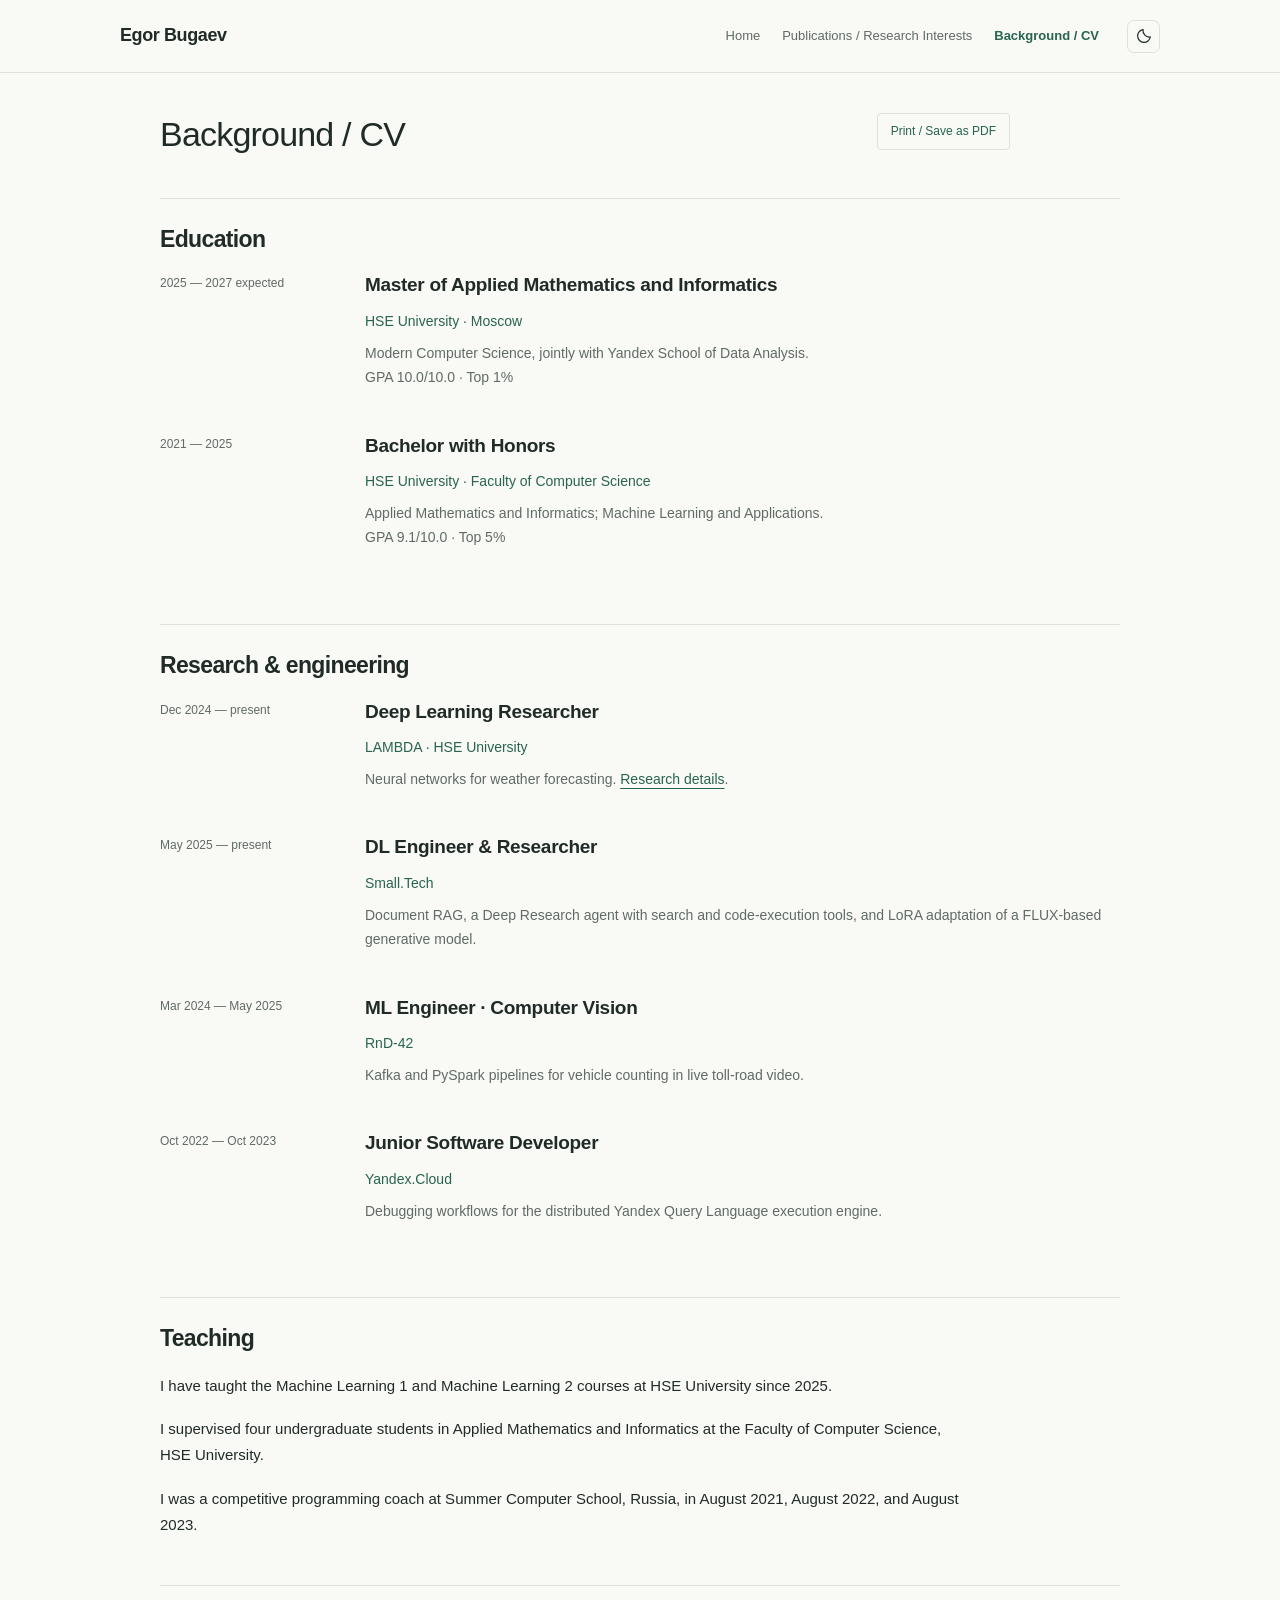
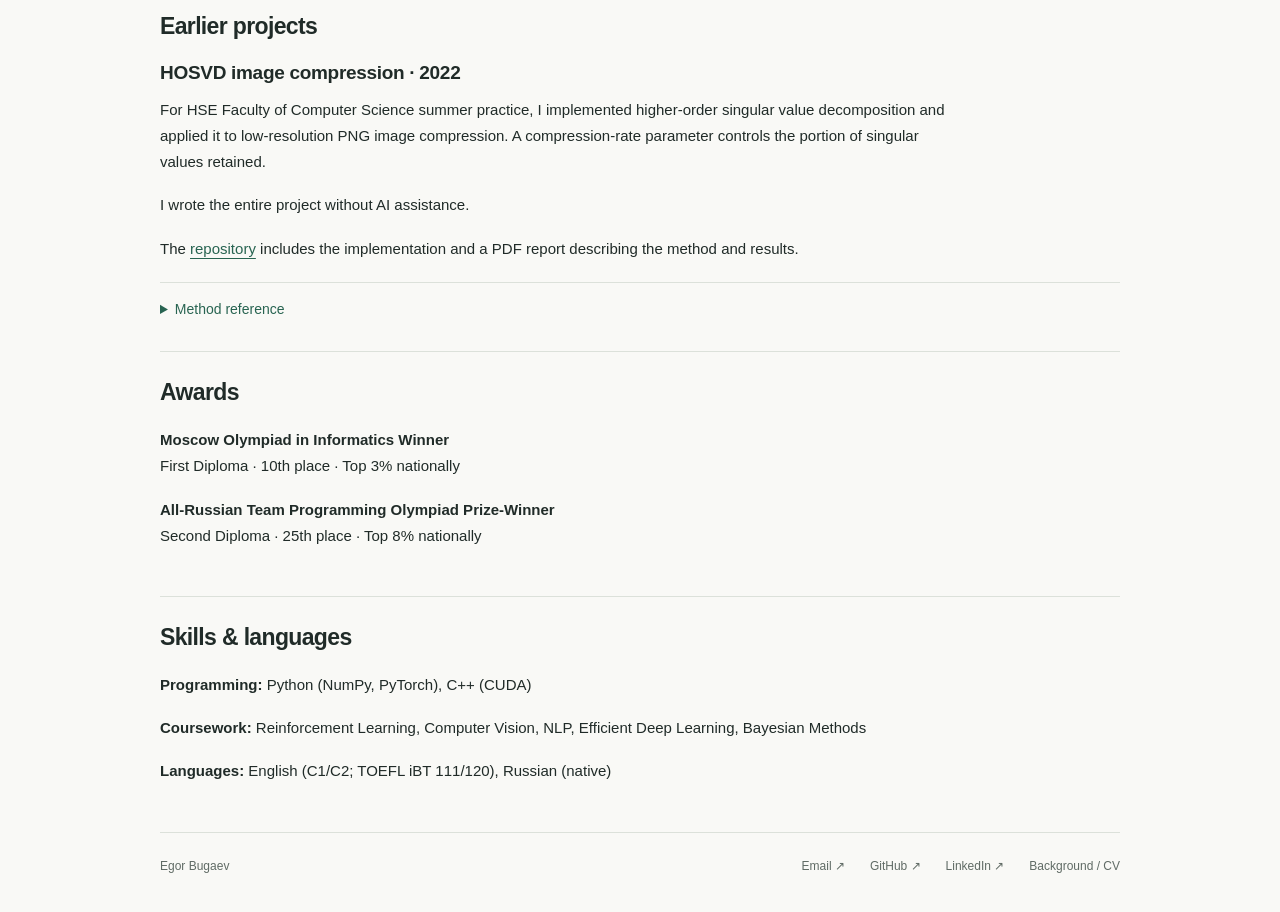
==== about.html @ fcecec60 "Publish personal research website" ====
<!doctype html>
<html lang="en"><head><meta charset="utf-8"><meta name="viewport" content="width=device-width,initial-scale=1"><meta name="description" content="Egor Bugaev’s education, research and industry experience, teaching, awards, and technical skills."><meta name="theme-color" content="#f9f9f6"><title>Background / CV · Egor Bugaev</title><link rel="icon" href="favicon.svg" type="image/svg+xml"><link rel="stylesheet" href="style.css"><script src="theme.js"></script><script src="site.js" defer></script></head>
<body class="academic-site"><a class="skip" href="#main">Skip to content</a><header class="site-header"><div class="header-inner"><a class="wordmark" href="index.html">Egor Bugaev</a><nav aria-label="Main navigation"><a href="index.html">Home</a><a href="research.html">Publications / Research Interests</a><a href="about.html" aria-current="page">Background / CV</a></nav><button class="theme-toggle" type="button" aria-label="Toggle dark mode" aria-pressed="false" hidden><svg viewBox="0 0 24 24" width="18" height="18" fill="none" stroke="currentColor" stroke-width="1.6" aria-hidden="true"><path d="M20.4 13.3A8.5 8.5 0 0 1 10.7 3.6 8.5 8.5 0 1 0 20.4 13.3Z"/></svg></button></div></header>
<main id="main">
<section class="page-intro"><button class="print-button" type="button" data-print hidden>Print / Save as PDF</button><h1>Background / CV</h1><p class="cv-print-identity">Egor Bugaev · ebugaev@hse.ru · github.com/epbugaev</p></section>
<section id="education" class="section" aria-labelledby="education-title">
      <div class="section-heading"><h2 id="education-title">Education</h2></div>
      <div class="timeline">
        <article><p class="date">2025 — 2027 expected</p><div><h3>Master of Applied Mathematics and Informatics</h3><p class="organization">HSE University · Moscow</p><p>Modern Computer Science, jointly with Yandex School of Data Analysis.<br>GPA 10.0/10.0 · Top 1%</p></div></article>
        <article><p class="date">2021 — 2025</p><div><h3>Bachelor with Honors</h3><p class="organization">HSE University · Faculty of Computer Science</p><p>Applied Mathematics and Informatics; Machine Learning and Applications.<br>GPA 9.1/10.0 · Top 5%</p></div></article>
      </div>
    </section>
<section id="engineering" class="section" aria-labelledby="experience-title">
      <div class="section-heading"><h2 id="experience-title">Research & engineering</h2></div>
      <div class="timeline">
        <article><p class="date">Dec 2024 — present</p><div><h3>Deep Learning Researcher</h3><p class="organization">LAMBDA · HSE University</p><p>Neural networks for weather forecasting. <a href="research.html#forecasting">Research details</a>.</p></div></article>
        <article><p class="date">May 2025 — present</p><div><h3>DL Engineer & Researcher</h3><p class="organization">Small.Tech</p><p>Document RAG, a Deep Research agent with search and code-execution tools, and LoRA adaptation of a FLUX-based generative model.</p></div></article>
        <article><p class="date">Mar 2024 — May 2025</p><div><h3>ML Engineer · Computer Vision</h3><p class="organization">RnD-42</p><p>Kafka and PySpark pipelines for vehicle counting in live toll-road video.</p></div></article>
        <article><p class="date">Oct 2022 — Oct 2023</p><div><h3>Junior Software Developer</h3><p class="organization">Yandex.Cloud</p><p>Debugging workflows for the distributed Yandex Query Language execution engine.</p></div></article>
      </div>
    </section>
<section class="section" id="teaching"><div class="section-heading"><h2>Teaching</h2></div><p>I have taught the Machine Learning 1 and Machine Learning 2 courses at HSE University since 2025.</p><p>I supervised four undergraduate students in Applied Mathematics and Informatics at the Faculty of Computer Science, HSE University.</p><p>I was a competitive programming coach at Summer Computer School, Russia, in August 2021, August 2022, and August 2023.</p></section>
<section class="section" id="software"><div class="section-heading"><h2>Earlier projects</h2></div><h3>HOSVD image compression · 2022</h3><p>For HSE Faculty of Computer Science summer practice, I implemented higher-order singular value decomposition and applied it to low-resolution PNG image compression. A compression-rate parameter controls the portion of singular values retained.</p><p>I wrote the entire project without AI assistance.</p><p>The <a href="https://github.com/epbugaev/HOSVD-image-compression">repository</a> includes the implementation and a PDF report describing the method and results.</p><details class="research-details"><summary>Method reference</summary><p>Lieven De Lathauwer, Bart De Moor, and Joos Vandewalle. “A Multilinear Singular Value Decomposition.” <em>SIAM Journal on Matrix Analysis and Applications</em>, vol. 21, pp. 1253–1278, 2000.</p></details></section>
<section class="section"><div class="section-heading"><h2>Awards</h2></div><p><strong>Moscow Olympiad in Informatics Winner</strong><br>First Diploma · 10th place · Top 3% nationally</p><p><strong>All-Russian Team Programming Olympiad Prize-Winner</strong><br>Second Diploma · 25th place · Top 8% nationally</p></section>
<section class="section"><div class="section-heading"><h2>Skills & languages</h2></div><p><strong>Programming:</strong> Python (NumPy, PyTorch), C++ (CUDA)</p><p><strong>Coursework:</strong> Reinforcement Learning, Computer Vision, NLP, Efficient Deep Learning, Bayesian Methods</p><p><strong>Languages:</strong> English (C1/C2; TOEFL iBT 111/120), Russian (native)</p></section></main><footer><span>Egor Bugaev</span><div><a href="mailto:ebugaev@hse.ru">Email ↗</a><a href="https://github.com/epbugaev">GitHub ↗</a><a href="https://www.linkedin.com/in/epbugaev/">LinkedIn ↗</a><a href="about.html">Background / CV</a></div></footer></body></html>
---- style.css ----
:root{color-scheme:light;--paper:#f9f9f6;--ink:#202b28;--muted:#606b65;--accent:#286451;--line:#dce1da;--panel:#eff2eb;--hover:#e5ebe1;--soft:#88988d}
:root[data-theme=dark]{color-scheme:dark;--paper:#131816;--ink:#e9ede7;--muted:#abb6ac;--accent:#a5cdb5;--line:#303a33;--panel:#1c251f;--hover:#28372c;--soft:#829d8a}
@media(prefers-color-scheme:dark){:root:not([data-theme=light]){color-scheme:dark;--paper:#131816;--ink:#e9ede7;--muted:#abb6ac;--accent:#a5cdb5;--line:#303a33;--panel:#1c251f;--hover:#28372c;--soft:#829d8a}}
*{box-sizing:border-box}html{scroll-behavior:smooth;scroll-padding-top:28px}body{margin:0;background:var(--paper);color:var(--ink);font:16px/1.75 -apple-system,BlinkMacSystemFont,"Segoe UI",sans-serif;-webkit-font-smoothing:antialiased}a{color:var(--accent);text-underline-offset:4px;text-decoration-thickness:1px}a:hover{text-decoration:underline}button{font:inherit;cursor:pointer}a:focus-visible,button:focus-visible{outline:2px solid var(--accent);outline-offset:5px}[hidden]{display:none!important}p{margin:0 0 17px}h1,h2,h3{line-height:1.25}h1{font-weight:540;letter-spacing:-1.8px;font-size:clamp(36px,5vw,54px);margin:0 0 24px}h2{font-weight:550;font-size:25px;letter-spacing:-.65px;margin:0}h3{font-weight:550;font-size:19px;letter-spacing:-.3px;margin:0 0 12px}h2 a,h3 a{color:inherit;text-decoration:none}main,footer,.header-inner{width:min(1040px,calc(100% - 80px));margin:auto}.site-header{border-bottom:1px solid var(--line)}.header-inner{min-height:85px;display:flex;align-items:center;gap:28px;flex-wrap:wrap;padding:17px 0}.wordmark{font-size:18px;font-weight:650;letter-spacing:-.4px;color:var(--ink);text-decoration:none;margin-right:auto;white-space:nowrap}.wordmark-detail{display:none;font-size:12px;color:var(--muted);font-weight:400}.header-inner nav{display:flex;gap:23px;align-items:center;font-size:13px}.header-inner nav a{color:var(--muted);text-decoration:none}.header-inner nav a[aria-current=page]{color:var(--accent);font-weight:650}.header-inner nav a:hover{color:var(--ink)}.theme-toggle{width:33px;height:33px;display:grid;place-items:center;background:transparent;border:1px solid var(--line);border-radius:7px;color:var(--ink);flex-shrink:0}.theme-toggle:hover{background:var(--hover)}.skip{position:absolute;top:-100px;left:20px;padding:10px 16px;background:var(--paper);z-index:10}.skip:focus{top:12px}.eyebrow{font-size:11px;line-height:1.6;letter-spacing:1.25px;text-transform:uppercase;color:var(--accent);font-weight:550;margin:0 0 16px}.hero{padding:66px 0 62px;max-width:820px}.hero h1{font-size:28px;letter-spacing:-.7px;margin:0 0 21px}.hero-statement{font:normal clamp(37px,5.4vw,59px)/1.13 Georgia,"Times New Roman",serif;letter-spacing:-1.7px;margin:0 0 27px}.hero-copy{max-width:715px;font-size:16px;color:var(--muted)}.hero-copy p:first-child{color:var(--ink)}.text-links{display:flex;flex-wrap:wrap;gap:22px;font-size:13px}.text-links a{text-decoration:none}.text-links a:hover{text-decoration:underline}.hero-links{margin-top:27px;gap:28px}.hero-links a:first-child{font-weight:600}.section{padding:34px 0 43px;border-top:1px solid var(--line)}.section-heading{display:flex;align-items:baseline;justify-content:space-between;gap:20px;margin:0 0 32px}.section-heading>a{font-size:12px;color:var(--muted);text-decoration:none}.section-heading>a:hover{color:var(--accent)}.feature-layout{display:grid;grid-template-columns:1.1fr 1fr;gap:50px;align-items:center}.feature-layout p:not(.eyebrow){font-size:14px;color:var(--muted);max-width:510px}.feature-title{font:normal 30px/1.22 Georgia,"Times New Roman",serif;letter-spacing:-.5px;margin-bottom:18px}.read-link{font-size:13px;text-decoration:none;color:var(--accent)}.method{margin:0;padding:22px 20px;background:var(--panel);border:1px solid var(--line);border-radius:3px}.method-label{font:10px ui-monospace,monospace;color:var(--muted);text-transform:uppercase;letter-spacing:1.1px}.method-flow{display:flex;gap:10px;justify-content:space-between;align-items:center;margin:30px 0}.method-flow>div{display:flex;flex-direction:column;gap:7px}.method-flow span{color:var(--soft);font:12px ui-monospace,monospace}.method-flow strong{font-size:12px;font-weight:550}.method-flow small{font-size:9px;color:var(--muted);white-space:nowrap}.method-flow b{font-weight:400;color:var(--soft);font-size:16px}.method figcaption{font-size:10px;color:var(--muted);line-height:1.6;border-top:1px solid var(--line);padding-top:12px}.publication{border-bottom:1px solid var(--line);padding-bottom:26px;margin-bottom:27px;max-width:870px}.publication:last-of-type{border:0;margin-bottom:0;padding-bottom:0}.publication .eyebrow,.publication .venue{font-size:10px;letter-spacing:.8px;margin-bottom:11px;color:var(--accent)}.publication h3{font-size:18px;line-height:1.5;max-width:820px;margin-bottom:10px}.authors{font-size:13px;color:var(--muted);margin-bottom:13px}.authors strong{color:var(--ink);font-weight:600}.publication .text-links{font-size:12px}.work-grid{display:grid;grid-template-columns:1fr 1fr;gap:50px}.work-grid article+article{border-left:1px solid var(--line);padding-left:38px}.work-grid p:not(.eyebrow){font-size:14px;color:var(--muted)}.contact-section{padding:40px 0 60px;border-top:1px solid var(--line)}.contact-section h2{font:normal 34px Georgia,serif;letter-spacing:-.7px;margin-bottom:15px}.contact-section p:not(.eyebrow){font-size:14px;color:var(--muted)}.contact-section>a{font-size:16px}footer{border-top:1px solid var(--line);padding:23px 0 35px;display:flex;justify-content:space-between;font-size:12px;color:var(--muted)}footer div{display:flex;flex-wrap:wrap;gap:12px 25px}footer a{text-decoration:none;color:var(--muted)}.page-intro{padding:64px 0 48px;max-width:790px}.page-lead{font-size:18px;line-height:1.7;color:var(--muted);margin:0;max-width:730px}.numbered-list article{display:grid;grid-template-columns:50px 1fr;gap:25px;max-width:760px;margin-bottom:26px}.numbered-list article>span{font:italic 24px Georgia,serif;color:var(--soft)}.numbered-list p{font-size:15px;color:var(--muted)}.year-heading{font:30px Georgia,serif;margin:0 0 30px}.small-note{font-size:12px!important;color:var(--muted)}.section>.small-note{margin:35px 0 0}.filters{display:flex;gap:10px;flex-wrap:wrap;padding:0 0 25px}.filters button{border:1px solid var(--line);background:transparent;color:var(--muted);padding:7px 14px;font-size:12px;border-radius:4px}.filters button[aria-pressed=true]{background:var(--ink);border-color:var(--ink);color:var(--paper)}.project-list{padding-bottom:38px}.project-row{display:grid;grid-template-columns:230px 1fr;gap:40px;padding:32px 0;border-top:1px solid var(--line)}.project-meta .eyebrow{margin-bottom:7px}.project-meta span{font-size:11px;color:var(--muted)}.project-row h2{font-size:23px;margin-bottom:15px}.project-row p:not(.eyebrow){font-size:15px;color:var(--muted)}.article-intro{padding:40px 0 47px;max-width:850px}.back-link{display:inline-block;font-size:12px;text-decoration:none;color:var(--muted);margin:0 0 35px}.article-intro h1{font-size:clamp(36px,5vw,50px);max-width:800px}.article-intro .text-links{margin-top:22px}.article-layout{display:grid;grid-template-columns:180px minmax(0,700px);gap:55px;border-top:1px solid var(--line);padding:35px 0 45px}.article-layout aside{align-self:start;position:sticky;top:30px;display:flex;flex-direction:column;gap:10px}.article-layout aside .eyebrow{color:var(--muted);font-size:10px;margin-bottom:3px}.article-layout aside a{font-size:12px;color:var(--muted);text-decoration:none}.prose section{margin-bottom:38px;scroll-margin-top:28px}.prose h2{margin:0 0 20px;font-size:25px}.prose h3{margin-top:25px}.prose p,.prose li{font-size:16px;color:var(--muted)}.prose strong{color:var(--ink);font-weight:600}.prose ul{padding-left:22px}.prose li{margin-bottom:12px}.prose .method{margin:25px 0}.prose .method-flow strong{font-size:15px}.prose .method-flow small{font-size:11px}.standalone{max-width:750px;border-top:1px solid var(--line);padding:35px 0}.timeline article{display:grid;grid-template-columns:180px 1fr;gap:25px;margin-bottom:27px}.timeline .date{font-size:12px;color:var(--muted)}.timeline .organization{font-size:14px;color:var(--accent);margin-bottom:7px}.timeline article div>p:last-child{font-size:14px;color:var(--muted)}.cv-title{padding:50px 0 35px}.cv-title h1{margin:12px 0 15px}.cv-title>a{font-size:14px}.print-button{float:right;background:transparent;border:1px solid var(--line);color:var(--accent);border-radius:4px;padding:7px 13px;font-size:12px}.paper-links{display:flex;gap:20px;font-size:12px}.paper-links a{text-decoration:none}.sr-only{position:absolute;width:1px;height:1px;padding:0;margin:-1px;overflow:hidden;clip:rect(0,0,0,0);white-space:nowrap;border:0}
@media(min-width:1350px){.wordmark-detail{display:inline}.header-inner{width:min(1160px,calc(100% - 80px))}}
@media(max-width:850px){main,footer,.header-inner{width:calc(100% - 48px)}.header-inner{gap:16px}.header-inner nav{gap:17px}.feature-layout{gap:26px;grid-template-columns:1fr 1fr}.method{padding:17px 14px}.method-flow{gap:7px}.method-flow small{font-size:8px}.article-layout{grid-template-columns:145px minmax(0,1fr);gap:30px}}
@media(max-width:640px){main,footer,.header-inner{width:calc(100% - 36px)}.header-inner{padding:18px 0 13px;gap:13px}.wordmark{font-size:17px}.header-inner nav{order:3;flex-basis:100%;justify-content:space-between;gap:10px;font-size:12px;padding-top:3px}.theme-toggle{width:30px;height:30px}.hero{padding:40px 0}.hero h1{font-size:25px}.hero-statement{font-size:40px;letter-spacing:-1.3px}.hero-copy{font-size:15px}.hero-links{column-gap:20px;row-gap:12px}.hero-links a:first-child{flex-basis:100%}.section{padding:27px 0 33px}.section-heading{gap:12px;margin-bottom:27px}.section-heading h2{font-size:22px}.section-heading>a{font-size:11px}.feature-layout,.work-grid{grid-template-columns:1fr;gap:25px}.feature-title{font-size:29px}.method{padding:20px}.method-flow{margin:25px 0;gap:10px}.method-flow small{font-size:10px}.method-flow strong{font-size:13px}.publication h3{font-size:17px}.work-grid article+article{border-left:0;border-top:1px solid var(--line);padding:25px 0 0}.page-intro{padding:40px 0 34px}h1{font-size:36px;letter-spacing:-1px}.page-lead{font-size:16px}.project-row{grid-template-columns:1fr;gap:15px}.project-meta .eyebrow{margin-bottom:1px}.project-row h2{font-size:22px}.article-intro{padding:28px 0 34px}.article-intro h1{font-size:36px}.article-layout{grid-template-columns:1fr;gap:25px}.article-layout aside{position:static;border-bottom:1px solid var(--line);padding-bottom:22px;flex-direction:row;flex-wrap:wrap;column-gap:18px;row-gap:8px}.article-layout aside .eyebrow{flex-basis:100%}.prose p,.prose li{font-size:15px}.numbered-list article{grid-template-columns:30px 1fr;gap:15px}.timeline article{grid-template-columns:1fr;gap:2px}.timeline .date{margin-bottom:5px}.cv-title h1{font-size:37px}.print-button{float:none;margin-bottom:22px}.contact-section h2{font-size:29px}footer{font-size:11px}footer div{gap:18px}}
@media(prefers-reduced-motion:reduce){html{scroll-behavior:auto}}
@media print{:root{--paper:#fff;--ink:#000;--muted:#333;--accent:#000;--line:#ccc;--panel:#fff;color-scheme:light}body{background:white;color:black;font-size:10pt}.site-header,footer,.skip,.print-button,.filters,.article-layout aside{display:none!important}main{width:100%}.cv-title{padding:0 0 18px}.cv-title h1{font-size:30pt}.section{padding:16px 0}.section-heading{margin-bottom:14px}h2{font-size:18pt}.publication,.timeline article{break-inside:avoid}.publication{margin-bottom:14px;padding-bottom:14px}.publication h3{font-size:11pt}.authors,.timeline article div>p:last-child,.organization{font-size:10pt}.timeline article{grid-template-columns:140px 1fr;gap:15px;margin-bottom:15px}.article-layout{display:block}a{color:inherit;text-decoration:none}.prose section{break-inside:avoid}@page{margin:16mm}}
/* Let the conceptual diagram shrink naturally on narrow screens. */
.feature-layout>*{min-width:0}.method-flow>div{min-width:0}.method-flow small{white-space:normal}
@media(max-width:640px){.feature-layout{grid-template-columns:minmax(0,1fr)}.method-flow{gap:6px}.method-flow strong{font-size:12px}.method-flow small{font-size:9px}.prose .method-flow strong{font-size:12px}.prose .method-flow small{font-size:9px}}
@media(max-width:360px){.header-inner nav{gap:5px;font-size:11px}.hero-statement{font-size:35px}.section-heading{flex-wrap:wrap}.method{padding:16px}.method-flow{gap:4px}.method-flow strong{font-size:11px}}
/* Head-and-shoulders display crop from the original 960 × 1280 photograph.
   The visible square corresponds to x=180, y=480, width=600, height=600. */
.hero-with-portrait{max-width:none;display:grid;grid-template-columns:minmax(0,1fr) 240px;gap:54px;align-items:start}
.hero-text{min-width:0}
.portrait-crop{position:relative;width:240px;aspect-ratio:1;overflow:hidden;border-radius:50%;margin-top:39px;background:var(--panel)}
.portrait-crop img{display:block;position:absolute;width:160%;max-width:none;height:auto;left:-30%;top:-80%}
@media(max-width:1000px) and (min-width:641px){.hero-with-portrait{grid-template-columns:minmax(0,1fr) 190px;gap:30px}.portrait-crop{width:190px}.hero-with-portrait .hero-statement{font-size:44px}}
@media(max-width:640px){.hero-with-portrait{display:flex;flex-direction:column;gap:25px}.portrait-crop{order:-1;width:150px;margin-top:0}.hero-text{width:100%}}
@media print{.hero-with-portrait{grid-template-columns:1fr 140px;gap:25px}.portrait-crop{width:140px}}
/* Academic layout: factual headings, compact sections, and readable prose. */
.academic-site .header-inner{min-height:72px}
.academic-site main,.academic-site footer{max-width:960px}
.academic-site .hero{padding:45px 0 34px}
.academic-site .hero-with-portrait{grid-template-columns:minmax(0,1fr) 200px;gap:45px}
.academic-site .hero h1{font-size:36px;font-weight:600;margin-bottom:20px;letter-spacing:-1px}
.academic-site .hero-text>p{font-size:15px;line-height:1.8;margin-bottom:15px}
.academic-site .hero .text-links{margin-top:20px}
.academic-site .portrait-crop{width:200px;margin-top:7px}
.academic-site .section{padding:26px 0 30px}
.academic-site .section-heading{margin-bottom:20px}
.academic-site h2{font-size:23px}
.academic-site .section>p{max-width:800px;font-size:15px}
.academic-site .publication{max-width:none;padding-bottom:20px;margin-bottom:20px}
.academic-site .publication h3{font-size:16px;line-height:1.5;margin-bottom:8px}
.academic-site .publication .eyebrow{text-transform:none;font-size:12px;letter-spacing:0;margin-bottom:6px;font-weight:400}
.academic-site .publication .authors{margin-bottom:8px}
.academic-site .section-heading>span{font-size:12px;color:var(--muted)}
.academic-site .page-intro{padding:40px 0 28px;max-width:850px}
.academic-site .page-intro h1,.academic-site .article-intro h1{font-size:34px;letter-spacing:-.8px;line-height:1.25;margin-bottom:14px}
.academic-site .page-lead{font-size:15px}
.academic-site .page-intro .text-links{margin-top:18px}
.academic-site .article-layout{grid-template-columns:150px minmax(0,1fr);gap:40px;padding-top:28px}
.academic-site .article-layout aside>p{font-size:12px;margin:0 0 4px;color:var(--muted)}
.academic-site .prose p,.academic-site .prose li{font-size:15px}
.academic-site .prose section{margin-bottom:30px}
.plain-work-list{padding-left:20px;margin:0;font-size:15px}
.plain-work-list li{margin-bottom:10px}
.code-index dt{font-size:13px;color:var(--ink);overflow-wrap:anywhere}
.code-index dd{margin:5px 0 18px;font-size:14px;color:var(--muted)}
@media(max-width:800px) and (min-width:641px){.academic-site .hero-with-portrait{grid-template-columns:minmax(0,1fr) 165px;gap:25px}.academic-site .portrait-crop{width:165px}}
@media(max-width:640px){.academic-site .hero{padding-top:30px}.academic-site .hero-with-portrait{display:grid;grid-template-columns:1fr;gap:22px}.academic-site .portrait-crop{width:125px;margin:0;order:-1}.academic-site .hero h1{font-size:31px}.academic-site .hero-text>p{font-size:15px}.academic-site .page-intro h1,.academic-site .article-intro h1{font-size:29px}.academic-site .article-layout{grid-template-columns:minmax(0,1fr);gap:24px}.academic-site .article-layout aside>p{flex-basis:100%}}
/* Three-page navigation and optional research detail. */
.academic-site .header-inner nav{gap:22px;line-height:1.4}
.research-details{margin:20px 0 0;border-top:1px solid var(--line);padding:14px 0 0}
.research-details summary{cursor:pointer;color:var(--accent);font-size:14px;width:fit-content}
.research-details summary:focus-visible{outline:2px solid var(--accent);outline-offset:5px}
.research-details[open]>summary{margin-bottom:24px}
.research-details .prose{max-width:780px}
.research-details .prose h3{margin-top:0;font-size:19px}
.research-details>p{margin-top:16px;font-size:14px;color:var(--muted)}
.cv-print-identity{display:none}
@media(max-width:760px){.academic-site .header-inner nav{order:3;flex-basis:100%;display:grid;grid-template-columns:auto minmax(0,1.7fr) minmax(0,1fr);gap:18px;font-size:12px;align-items:start}.academic-site .header-inner{gap:14px}.academic-site .wordmark{margin-right:auto}}
@media print{.cv-print-identity{display:block;font-size:11pt}.research-details{border:0}.research-details>summary{display:none}.academic-site .page-intro{padding-top:0}}

/* Compact homepage previews; full records live on Research and Background. */
.home-publications,.home-news{list-style:none;margin:0;padding:0}
.home-publications li+li{margin-top:18px}
.home-section h3{font-size:16px;line-height:1.5;letter-spacing:0;margin:0 0 4px}
.home-section .entry-meta{font-size:12px;color:var(--muted);margin:0}
.current-work article{display:grid;grid-template-columns:235px minmax(0,1fr);gap:28px}
.current-work article+article{margin-top:20px}
.current-work p{font-size:14px;margin:0;color:var(--muted)}
.current-work .role-title{color:var(--ink);font-weight:550;margin-bottom:3px}
.current-work p a{white-space:nowrap}
.home-news li+li{margin-top:20px}
.home-news .entry-meta{margin-bottom:4px}
.home-news li>p:not(.entry-meta){font-size:14px;color:var(--muted);margin:0}
@media(max-width:640px){.home-section .section-heading{align-items:start;gap:12px;flex-wrap:wrap}.current-work article{grid-template-columns:1fr;gap:3px}.home-section h3{font-size:15px}}

@media(max-width:640px){.academic-site footer{flex-wrap:wrap;gap:12px}.academic-site footer div{flex-wrap:wrap;gap:10px 18px}}
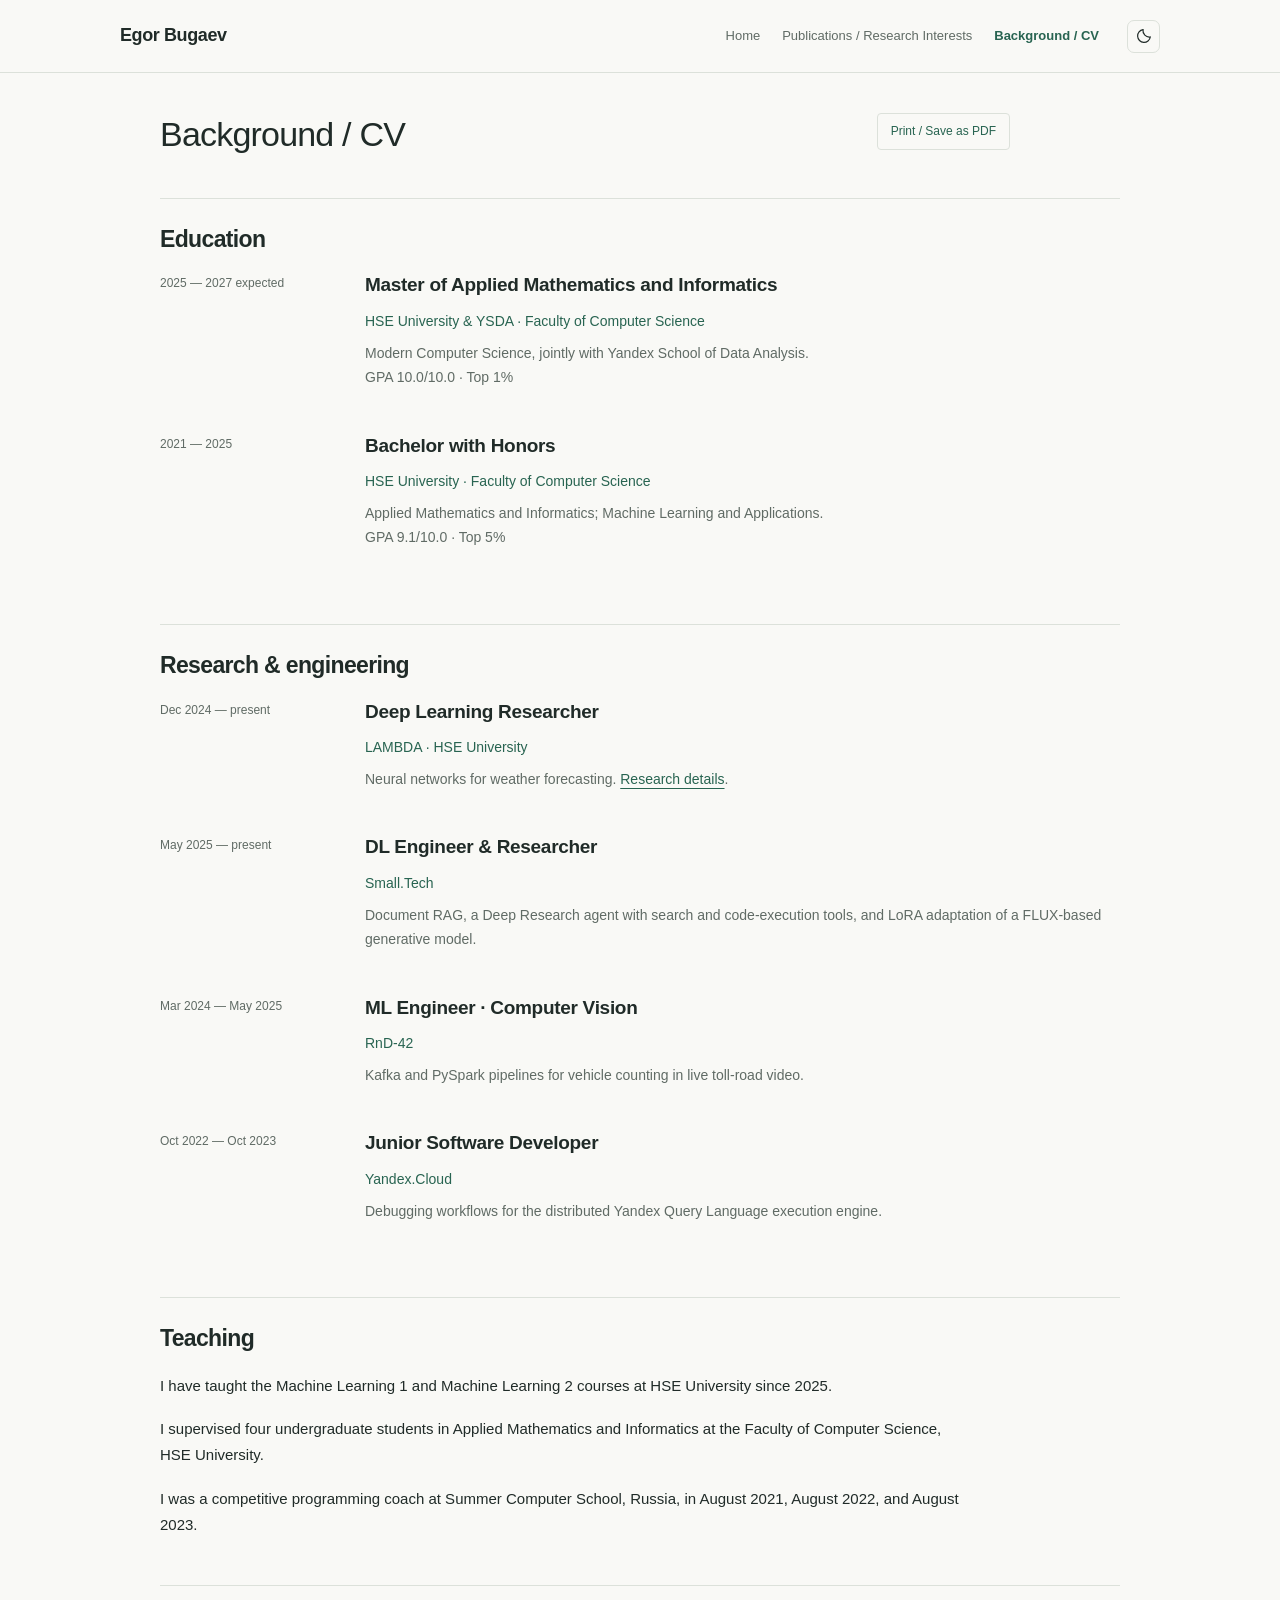
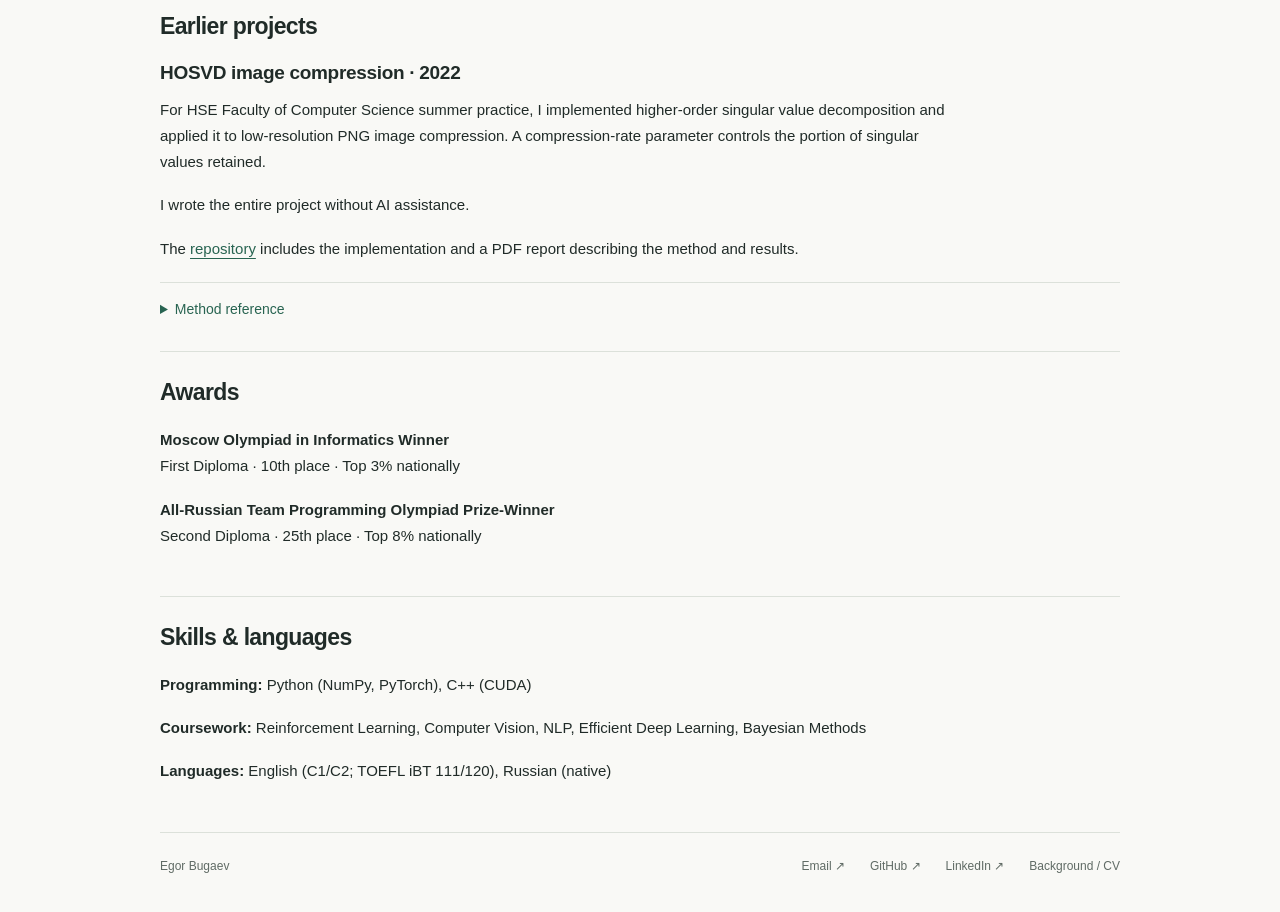
==== commit c2622bb4: "Update master’s affiliation to HSE University and YSDA" ====
--- a/about.html
+++ b/about.html
@@ -6,7 +6,7 @@
 <section id="education" class="section" aria-labelledby="education-title">
       <div class="section-heading"><h2 id="education-title">Education</h2></div>
       <div class="timeline">
-        <article><p class="date">2025 — 2027 expected</p><div><h3>Master of Applied Mathematics and Informatics</h3><p class="organization">HSE University · Moscow</p><p>Modern Computer Science, jointly with Yandex School of Data Analysis.<br>GPA 10.0/10.0 · Top 1%</p></div></article>
+        <article><p class="date">2025 — 2027 expected</p><div><h3>Master of Applied Mathematics and Informatics</h3><p class="organization">HSE University &amp; YSDA · Faculty of Computer Science</p><p>Modern Computer Science, jointly with Yandex School of Data Analysis.<br>GPA 10.0/10.0 · Top 1%</p></div></article>
         <article><p class="date">2021 — 2025</p><div><h3>Bachelor with Honors</h3><p class="organization">HSE University · Faculty of Computer Science</p><p>Applied Mathematics and Informatics; Machine Learning and Applications.<br>GPA 9.1/10.0 · Top 5%</p></div></article>
       </div>
     </section>
